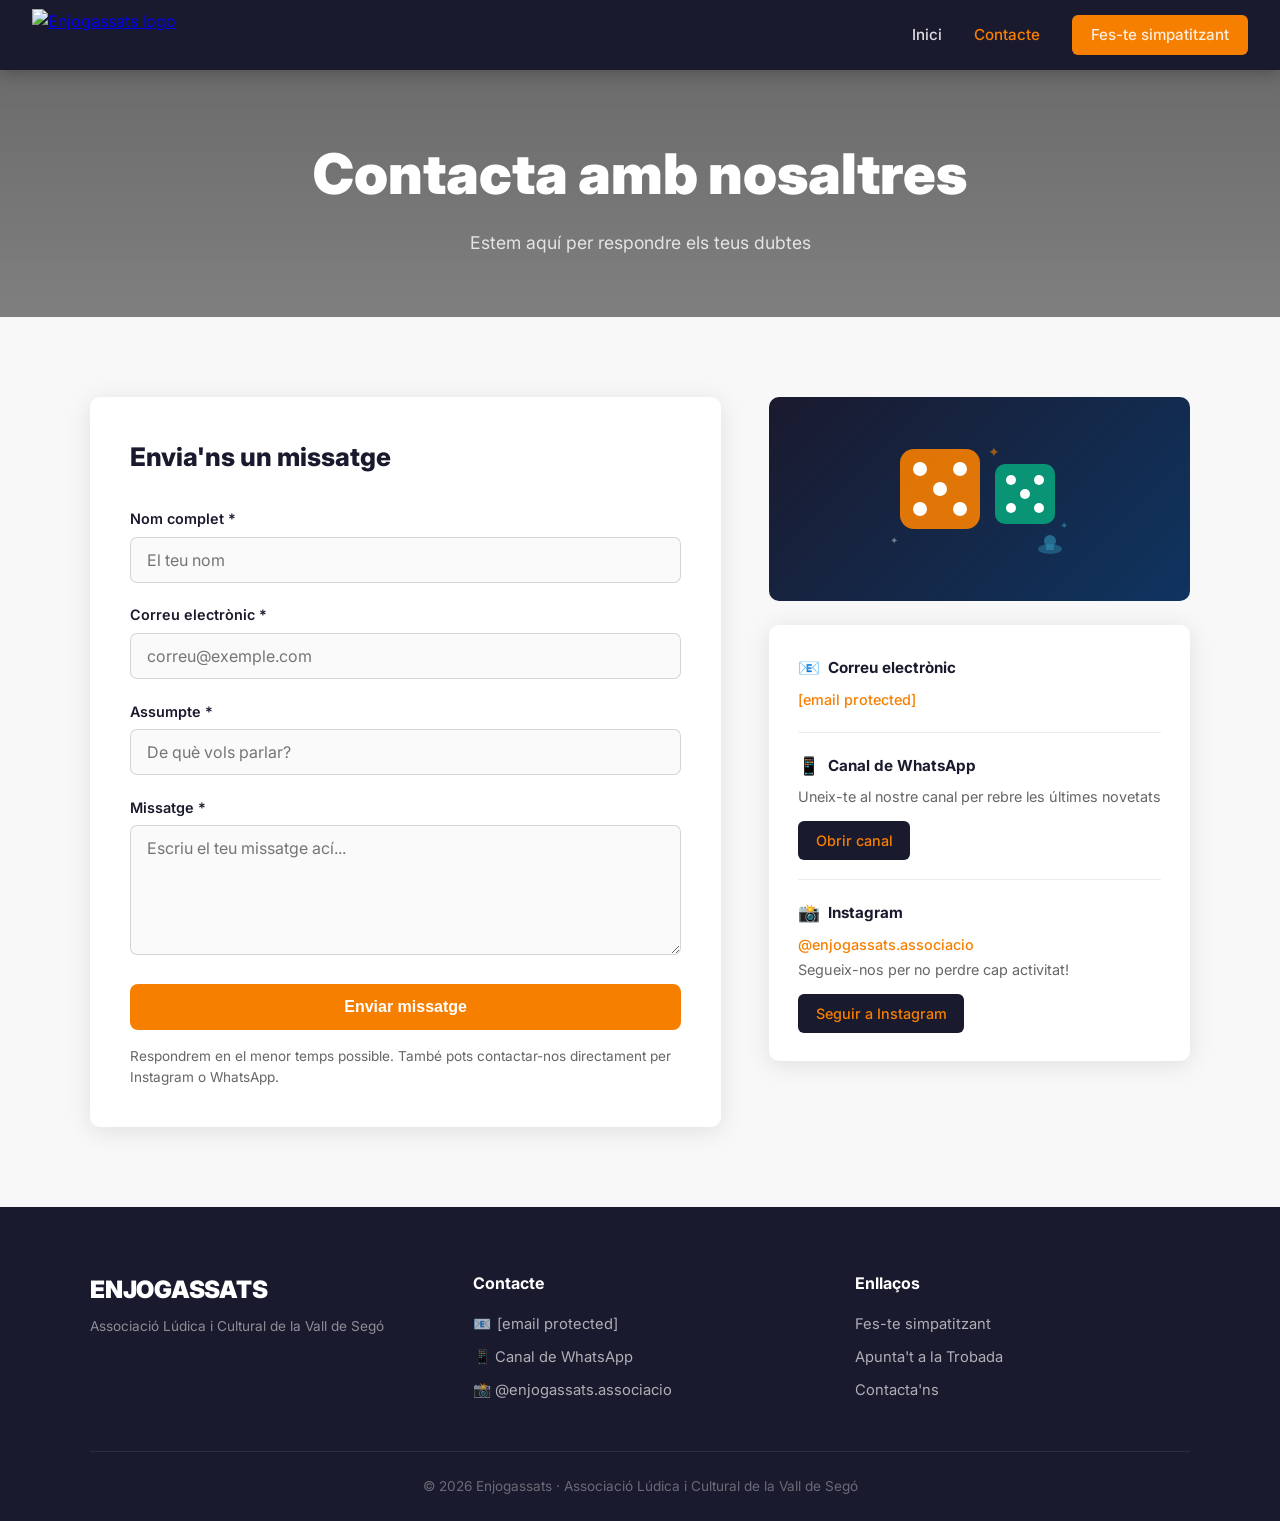
==== contacto.html @ abe949c0 "Update contacto.html" ====
<!DOCTYPE html>
<html lang="ca">
<head>
  <meta charset="UTF-8" />
  <meta name="viewport" content="width=device-width, initial-scale=1.0" />
  <title>Contacte · Enjogassats</title>
  <meta name="description" content="Contacta amb Enjogassats, l'associació lúdica i cultural de la Vall de Segó. Estem aquí per respondre els teus dubtes." />
  <meta property="og:title" content="Contacte · Enjogassats" />
  <meta property="og:description" content="Contacta amb Enjogassats. Estem aquí per respondre els teus dubtes." />
  <meta property="og:type" content="website" />
  <link rel="preconnect" href="https://fonts.googleapis.com" />
  <link rel="preconnect" href="https://fonts.gstatic.com" crossorigin />
  <link href="https://fonts.googleapis.com/css2?family=Inter:wght@400;500;600;700;800;900&display=swap" rel="stylesheet" />
  <style>
    *, *::before, *::after { box-sizing: border-box; margin: 0; padding: 0; }
    :root {
      --dark: #1a1a2e; --dark2: #16213e;
      --orange: #F77F00; --white: #ffffff;
      --gray-light: #f8f8f8; --text: #333333; --text-muted: #666;
      --radius: 10px;
      --shadow: 0 4px 24px rgba(0,0,0,0.10);
    }
    html { scroll-behavior: smooth; }
    body { font-family: 'Inter', sans-serif; font-size: 16px; line-height: 1.6; color: var(--text); }

    /* NAV */
    nav {
      position: fixed; top: 0; left: 0; right: 0; z-index: 100;
      background: var(--dark);
      display: flex; align-items: center; justify-content: space-between;
      padding: 0 2rem; height: 70px;
      box-shadow: 0 2px 16px rgba(0,0,0,0.3);
    }
    .nav-logo img { height: 52px; width: auto; display: block; }
    .nav-links { display: flex; align-items: center; gap: 2rem; }
    .nav-links a { color: rgba(255,255,255,0.85); text-decoration: none; font-weight: 500; font-size: 0.95rem; transition: color .2s; }
    .nav-links a:hover, .nav-links a.active { color: var(--orange); }
    .btn-nav {
      background: var(--orange); color: #fff; border: none;
      padding: 0.5rem 1.2rem; border-radius: 6px;
      font-weight: 600; font-size: 0.9rem; cursor: pointer;
      text-decoration: none; transition: background .2s, transform .1s;
    }
    .btn-nav:hover { background: #e06e00; transform: translateY(-1px); }
    .hamburger { display: none; flex-direction: column; gap: 5px; cursor: pointer; background: none; border: none; padding: 4px; }
    .hamburger span { width: 26px; height: 2px; background: #fff; border-radius: 2px; transition: all .3s; display: block; }
    .hamburger.open span:nth-child(1) { transform: translateY(7px) rotate(45deg); }
    .hamburger.open span:nth-child(2) { opacity: 0; }
    .hamburger.open span:nth-child(3) { transform: translateY(-7px) rotate(-45deg); }
    .mobile-menu {
      display: none; position: fixed; top: 70px; left: 0; right: 0; z-index: 99;
      background: var(--dark2); flex-direction: column; padding: 1.5rem 2rem; gap: 1rem;
      border-bottom: 2px solid var(--orange);
    }
    .mobile-menu.open { display: flex; }
    .mobile-menu a { color: rgba(255,255,255,0.9); text-decoration: none; font-weight: 500; font-size: 1rem; padding: 0.5rem 0; border-bottom: 1px solid rgba(255,255,255,0.08); }
    .mobile-menu a:last-child { border-bottom: none; }
    .mobile-menu .btn-nav { text-align: center; margin-top: 0.5rem; }

    /* COMPACT HERO */
    .hero-compact {
      background: linear-gradient(rgba(0,0,0,0.6), rgba(0,0,0,0.5)), url('hero.jpg') center / cover no-repeat;
      padding: 130px 2rem 60px;
      text-align: center;
    }
    .hero-compact h1 { font-size: clamp(2rem, 5vw, 3.5rem); font-weight: 900; color: #fff; margin-bottom: 0.6rem; }
    .hero-compact p { font-size: 1.1rem; color: rgba(255,255,255,0.8); }

    /* MAIN CONTACT SECTION */
    .contact-section { padding: 5rem 2rem; background: var(--gray-light); }
    .contact-grid {
      max-width: 1100px; margin: 0 auto;
      display: grid; grid-template-columns: 60fr 40fr;
      gap: 3rem; align-items: start;
    }

    /* FORM */
    .form-card {
      background: #fff; border-radius: var(--radius);
      padding: 2.5rem; box-shadow: var(--shadow);
    }
    .form-card h2 { font-size: 1.6rem; font-weight: 800; color: var(--dark); margin-bottom: 1.8rem; }
    .form-group { margin-bottom: 1.3rem; }
    .form-group label { display: block; font-weight: 600; font-size: 0.9rem; margin-bottom: 0.4rem; color: var(--dark); }
    .form-group input,
    .form-group textarea {
      width: 100%; padding: 0.75rem 1rem;
      border: 1.5px solid rgba(0,0,0,0.15); border-radius: 7px;
      font-family: inherit; font-size: 1rem; color: var(--text);
      transition: border-color .2s, box-shadow .2s;
      background: #fafafa;
    }
    .form-group input:focus,
    .form-group textarea:focus {
      outline: none;
      border-color: var(--orange);
      box-shadow: 0 0 0 3px rgba(247,127,0,0.12);
      background: #fff;
    }
    .form-group textarea { resize: vertical; min-height: 130px; }
    .btn-submit {
      background: var(--orange); color: #fff; border: none;
      padding: 0.9rem 2rem; border-radius: 8px;
      font-weight: 700; font-size: 1rem; cursor: pointer;
      transition: background .2s, transform .15s;
      width: 100%;
    }
    .btn-submit:hover { background: #e06e00; transform: translateY(-1px); }
    .form-note { font-size: 0.85rem; color: var(--text-muted); margin-top: 1rem; line-height: 1.5; }

    /* CONTACT INFO */
    .info-col { display: flex; flex-direction: column; gap: 1.5rem; }

    /* Decorative dice SVG */
    .dice-deco {
      background: linear-gradient(135deg, var(--dark) 0%, #0f3460 100%);
      border-radius: var(--radius); padding: 2rem;
      display: flex; align-items: center; justify-content: center;
    }

    .contact-card {
      background: #fff; border-radius: var(--radius);
      padding: 1.8rem; box-shadow: var(--shadow);
    }
    .contact-item { display: flex; flex-direction: column; gap: 1.2rem; }
    .contact-row { padding-bottom: 1.2rem; border-bottom: 1px solid rgba(0,0,0,0.07); }
    .contact-row:last-child { border-bottom: none; padding-bottom: 0; }
    .contact-row-label {
      display: flex; align-items: center; gap: 0.5rem;
      font-weight: 700; font-size: 0.95rem; color: var(--dark); margin-bottom: 0.3rem;
    }
    .contact-row-label span { font-size: 1.1rem; }
    .contact-row p { font-size: 0.9rem; color: var(--text-muted); margin-bottom: 0.5rem; }
    .contact-row a { color: var(--orange); text-decoration: none; font-weight: 500; font-size: 0.9rem; }
    .contact-row a:hover { text-decoration: underline; }
    .btn-contact {
      display: inline-block; background: var(--dark); color: #fff;
      padding: 0.5rem 1.1rem; border-radius: 6px;
      font-size: 0.85rem; font-weight: 600; text-decoration: none;
      transition: background .2s; margin-top: 0.3rem;
    }
    .btn-contact:hover { background: var(--orange); }

    /* FOOTER */
    footer { background: var(--dark); color: rgba(255,255,255,0.75); padding: 4rem 2rem 0; }
    .footer-grid {
      display: grid; grid-template-columns: repeat(3, 1fr);
      gap: 3rem; max-width: 1100px; margin: 0 auto;
      padding-bottom: 3rem; border-bottom: 1px solid rgba(255,255,255,0.08);
    }
    .footer-logo-name { font-size: 1.5rem; font-weight: 900; color: #fff; letter-spacing: -0.01em; margin-bottom: 0.4rem; }
    .footer-tagline { font-size: 0.85rem; color: rgba(255,255,255,0.5); line-height: 1.5; }
    .footer-col h4 { font-size: 1rem; font-weight: 700; color: #fff; margin-bottom: 1rem; }
    .footer-col ul { list-style: none; display: flex; flex-direction: column; gap: 0.6rem; }
    .footer-col ul li { font-size: 0.92rem; }
    .footer-col a { color: rgba(255,255,255,0.65); text-decoration: none; transition: color .2s; display: inline-flex; align-items: center; gap: 0.4rem; }
    .footer-col a:hover { color: var(--orange); }
    .footer-bottom { text-align: center; padding: 1.5rem 0; font-size: 0.85rem; color: rgba(255,255,255,0.35); }

    /* RESPONSIVE */
    @media (max-width: 768px) {
      .nav-links { display: none; }
      .hamburger { display: flex; }
      .contact-grid { grid-template-columns: 1fr; }
      .footer-grid { grid-template-columns: 1fr; gap: 2rem; }
    }
    @media (max-width: 480px) {
      .contact-section { padding: 3rem 1.2rem; }
      nav { padding: 0 1.2rem; }
      .form-card { padding: 1.5rem; }
    }
  </style>
</head>
<body>

  <!-- NAV -->
  <nav aria-label="Navegació principal">
    <a href="index.html" class="nav-logo" aria-label="Inici Enjogassats">
      <img src="logo.png" alt="Enjogassats logo" />
    </a>
    <div class="nav-links">
      <a href="index.html">Inici</a>
      <a href="contacto.html" class="active">Contacte</a>
      <a href="https://docs.google.com/forms/d/e/1FAIpQLSc0pGSr-x8hc6q3uN1LuzxaUficlwFYgV51rSiE8e69Njeolg/viewform?usp=dialog" target="_blank" class="btn-nav">Fes-te simpatitzant</a>
    </div>
    <button class="hamburger" aria-label="Obrir menú" aria-expanded="false" onclick="toggleMenu(this)">
      <span></span><span></span><span></span>
    </button>
  </nav>

  <div class="mobile-menu">
    <a href="index.html">Inici</a>
    <a href="contacto.html">Contacte</a>
    <a href="https://docs.google.com/forms/d/e/1FAIpQLSc0pGSr-x8hc6q3uN1LuzxaUficlwFYgV51rSiE8e69Njeolg/viewform?usp=dialog" target="_blank" class="btn-nav">Fes-te simpatitzant</a>
  </div>

  <!-- COMPACT HERO -->
  <header class="hero-compact">
    <h1>Contacta amb nosaltres</h1>
    <p>Estem aquí per respondre els teus dubtes</p>
  </header>

  <!-- CONTACT SECTION -->
  <section class="contact-section" aria-labelledby="contact-title">
    <div class="contact-grid">

      <!-- LEFT: Form -->
      <div class="form-card">
        <h2 id="contact-title">Envia'ns un missatge</h2>
        <form name="contact" method="POST" action="/success" netlify>
          <input type="hidden" name="form-name" value="contact" />

          <div class="form-group">
            <label for="nom">Nom complet <span aria-hidden="true">*</span></label>
            <input type="text" id="nom" name="nom" placeholder="El teu nom" required autocomplete="name" />
          </div>

          <div class="form-group">
            <label for="email">Correu electrònic <span aria-hidden="true">*</span></label>
            <input type="email" id="email" name="email" placeholder="correu@exemple.com" required autocomplete="email" />
          </div>

          <div class="form-group">
            <label for="assumpte">Assumpte <span aria-hidden="true">*</span></label>
            <input type="text" id="assumpte" name="assumpte" placeholder="De què vols parlar?" required />
          </div>

          <div class="form-group">
            <label for="missatge">Missatge <span aria-hidden="true">*</span></label>
            <textarea id="missatge" name="missatge" rows="5" placeholder="Escriu el teu missatge ací..." required></textarea>
          </div>

          <button type="submit" class="btn-submit">Enviar missatge</button>
        </form>
        <p class="form-note">Respondrem en el menor temps possible. També pots contactar-nos directament per Instagram o WhatsApp.</p>
      </div>

      <!-- RIGHT: Info -->
      <div class="info-col">
        <!-- Decorative -->
        <div class="dice-deco" aria-hidden="true">
          <svg viewBox="0 0 200 140" width="200" height="140" xmlns="http://www.w3.org/2000/svg">
            <!-- Large dice -->
            <rect x="20" y="20" width="80" height="80" rx="14" fill="#F77F00" opacity="0.9"/>
            <circle cx="40" cy="40" r="7" fill="white"/>
            <circle cx="80" cy="40" r="7" fill="white"/>
            <circle cx="60" cy="60" r="7" fill="white"/>
            <circle cx="40" cy="80" r="7" fill="white"/>
            <circle cx="80" cy="80" r="7" fill="white"/>
            <!-- Small dice -->
            <rect x="115" y="35" width="60" height="60" rx="10" fill="#06A77D" opacity="0.85"/>
            <circle cx="131" cy="51" r="5" fill="white"/>
            <circle cx="159" cy="51" r="5" fill="white"/>
            <circle cx="145" cy="65" r="5" fill="white"/>
            <circle cx="131" cy="79" r="5" fill="white"/>
            <circle cx="159" cy="79" r="5" fill="white"/>
            <!-- Stars -->
            <text x="108" y="28" font-size="14" fill="#F77F00" opacity="0.6">✦</text>
            <text x="180" y="100" font-size="10" fill="#2E86AB" opacity="0.7">✦</text>
            <text x="10" y="115" font-size="10" fill="#fff" opacity="0.4">✦</text>
            <!-- Pawn shape -->
            <ellipse cx="170" cy="120" rx="12" ry="5" fill="#2E86AB" opacity="0.5"/>
            <circle cx="170" cy="112" r="6" fill="#2E86AB" opacity="0.7"/>
            <rect x="166" y="117" width="8" height="4" fill="#2E86AB" opacity="0.7"/>
          </svg>
        </div>

        <!-- Contact info card -->
        <div class="contact-card">
          <div class="contact-item">
            <div class="contact-row">
              <div class="contact-row-label"><span>📧</span> Correu electrònic</div>
              <a href="/cdn-cgi/l/email-protection#04616a6e6b636577776570772a70766b66656065446369656d682a676b69"><span class="__cf_email__" data-cfemail="284d4642474f495b5b495c5b065c5a474a494c49684f45494144064b4745">[email&#160;protected]</span></a>
            </div>
            <div class="contact-row">
              <div class="contact-row-label"><span>📱</span> Canal de WhatsApp</div>
              <p>Uneix-te al nostre canal per rebre les últimes novetats</p>
              <a href="#whatsapp" class="btn-contact">Obrir canal</a>
            </div>
            <div class="contact-row">
              <div class="contact-row-label"><span>📸</span> Instagram</div>
              <a href="https://instagram.com/enjogassats.associacio" target="_blank" rel="noopener">@enjogassats.associacio</a>
              <p>Segueix-nos per no perdre cap activitat!</p>
              <a href="https://instagram.com/enjogassats.associacio" target="_blank" rel="noopener" class="btn-contact">Seguir a Instagram</a>
            </div>
          </div>
        </div>
      </div>
    </div>
  </section>

  <!-- FOOTER -->
  <footer>
    <div class="footer-grid">
      <div class="footer-col">
        <div class="footer-logo-name">ENJOGASSATS</div>
        <p class="footer-tagline">Associació Lúdica i Cultural de la Vall de Segó</p>
      </div>
      <div class="footer-col">
        <h4>Contacte</h4>
        <ul>
          <li><a href="/cdn-cgi/l/email-protection#cfaaa1a5a0a8aebcbcaebbbce1bbbda0adaeabae8fa8a2aea6a3e1aca0a2">📧 <span class="__cf_email__" data-cfemail="8beee5e1e4eceaf8f8eafff8a5fff9e4e9eaefeacbece6eae2e7a5e8e4e6">[email&#160;protected]</span></a></li>
          <li><a href="#whatsapp">📱 Canal de WhatsApp</a></li>
          <li><a href="https://instagram.com/enjogassats.associacio" target="_blank" rel="noopener">📸 @enjogassats.associacio</a></li>
        </ul>
      </div>
      <div class="footer-col">
        <h4>Enllaços</h4>
        <ul>
          <li><a href="https://docs.google.com/forms/d/e/1FAIpQLSc0pGSr-x8hc6q3uN1LuzxaUficlwFYgV51rSiE8e69Njeolg/viewform?usp=dialog" target="_blank" rel="noopener">Fes-te simpatitzant</a></li>
          <li><a href="https://docs.google.com/forms/d/e/1FAIpQLSf-xc8xNEiIwYEJmhr-rDFASIAAsAKNygUG7u6BZJ6hNOY6ng/viewform?usp=publish-editor" target="_blank" rel="noopener">Apunta't a la Trobada</a></li>
          <li><a href="contacto.html">Contacta'ns</a></li>
        </ul>
      </div>
    </div>
    <div class="footer-bottom">
      © 2026 Enjogassats · Associació Lúdica i Cultural de la Vall de Segó
    </div>
  </footer>

  <script data-cfasync="false" src="/cdn-cgi/scripts/5c5dd728/cloudflare-static/email-decode.min.js"></script><script>
    function toggleMenu(btn) {
      const menu = document.querySelector('.mobile-menu');
      const isOpen = menu.classList.toggle('open');
      btn.classList.toggle('open', isOpen);
      btn.setAttribute('aria-expanded', isOpen);
    }
    document.addEventListener('click', function(e) {
      const menu = document.querySelector('.mobile-menu');
      const hamburger = document.querySelector('.hamburger');
      if (menu.classList.contains('open') && !menu.contains(e.target) && !hamburger.contains(e.target)) {
        menu.classList.remove('open');
        hamburger.classList.remove('open');
        hamburger.setAttribute('aria-expanded', 'false');
      }
    });
  </script>

</body>
</html>
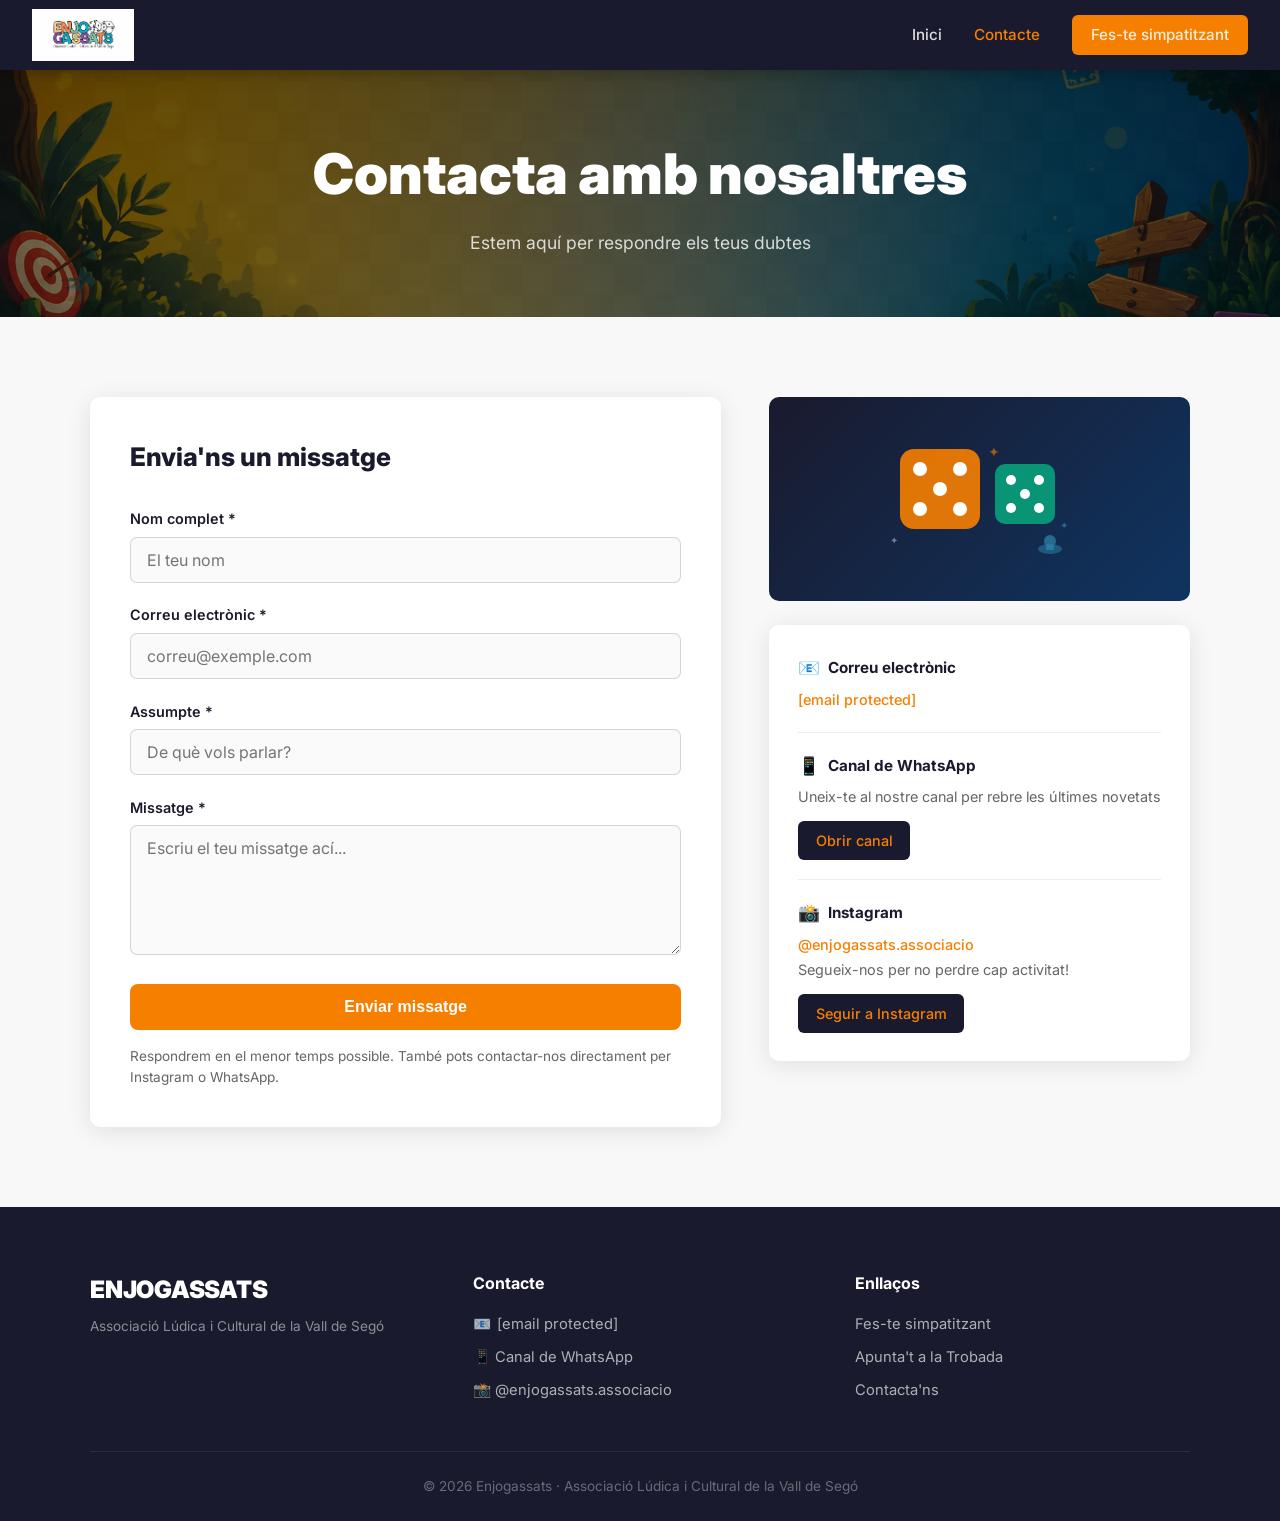
==== commit c6c2d544: "Update contacto.html" ====
--- a/contacto.html
+++ b/contacto.html
@@ -8,6 +8,7 @@
   <meta property="og:title" content="Contacte · Enjogassats" />
   <meta property="og:description" content="Contacta amb Enjogassats. Estem aquí per respondre els teus dubtes." />
   <meta property="og:type" content="website" />
+  <link rel="icon" type="image/png" href="favicon.png" />
   <link rel="preconnect" href="https://fonts.googleapis.com" />
   <link rel="preconnect" href="https://fonts.gstatic.com" crossorigin />
   <link href="https://fonts.googleapis.com/css2?family=Inter:wght@400;500;600;700;800;900&display=swap" rel="stylesheet" />
